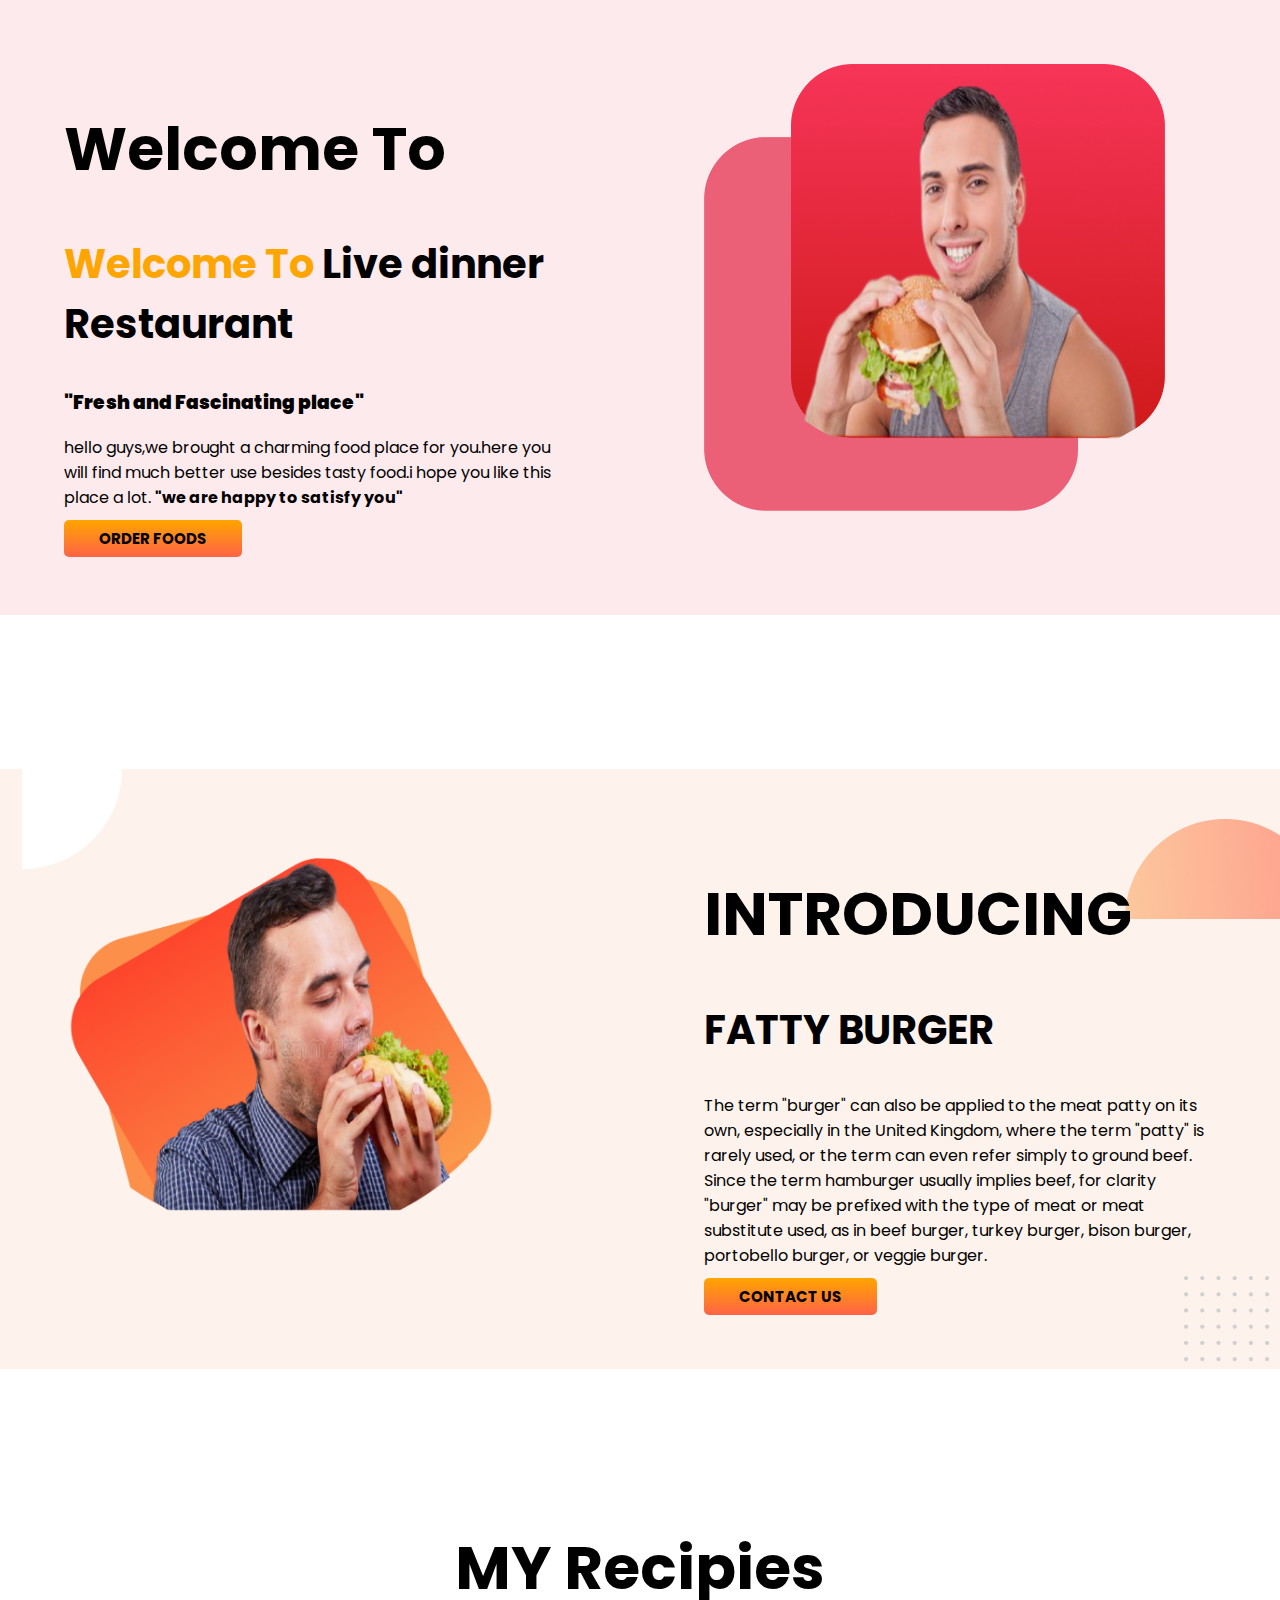
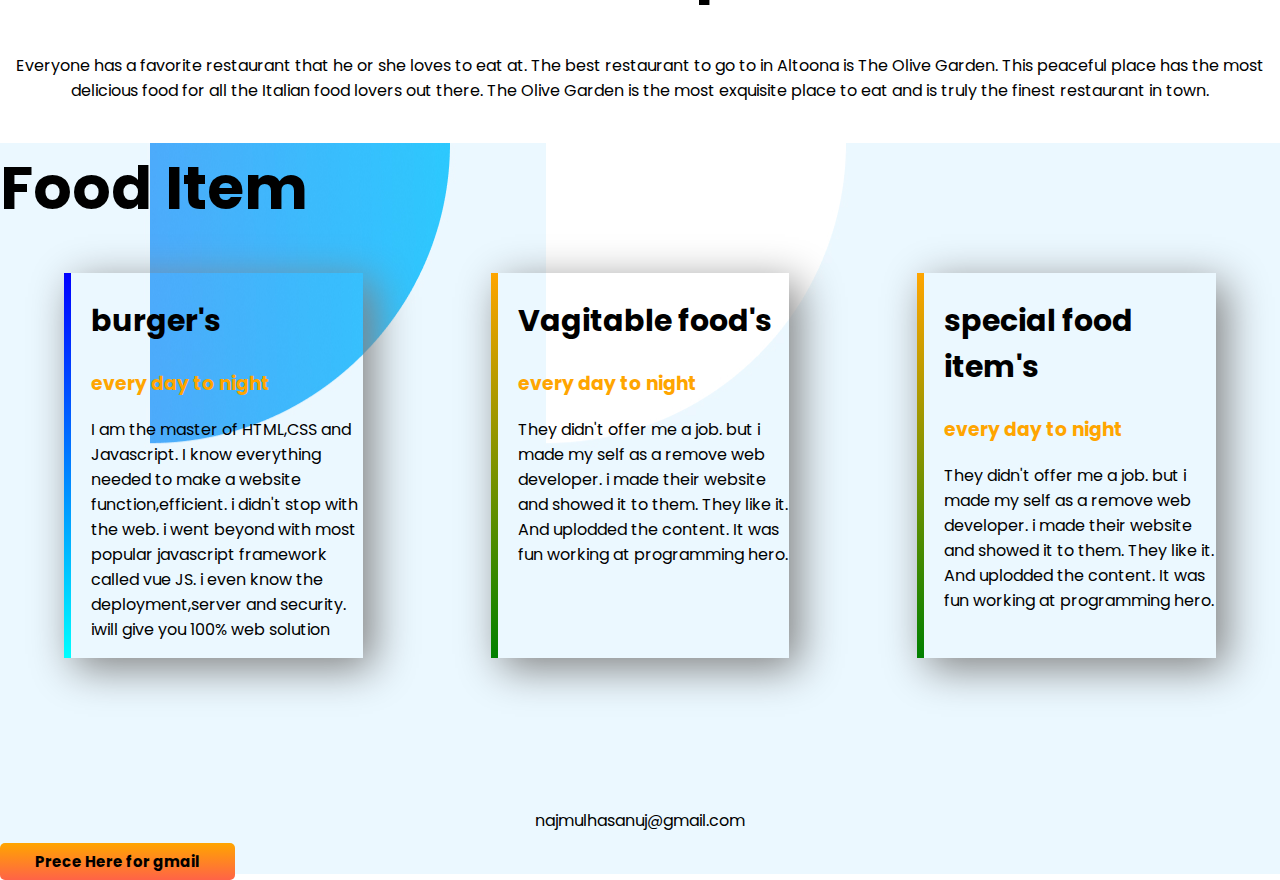
==== index.html @ 2ef55b64 "moina-project" ====
<!DOCTYPE html>
<html lang="en">

<head>
    <meta charset="UTF-8">
    <meta http-equiv="X-UA-Compatible" content="IE=edge">
    <meta name="viewport" content="width=device-width, initial-scale=1.0">
    <title>food-related-project</title>
    <link rel="shortcut icon" href="images/burger-king.png" type="image/x-icon">
    <link rel="preconnect" href="https://fonts.googleapis.com">
    <link rel="preconnect" href="https://fonts.gstatic.com" crossorigin>
    <link href="https://fonts.googleapis.com/css2?family=Poppins&display=swap" rel="stylesheet">
    <link rel="stylesheet" href="style.css">
</head>

<body>
    <section class="top-banner flexible-container">
        <div class="half-width">
            <h1>Welcome To</h1>
            <h2><span class="orange-color">Welcome To</span> Live dinner Restaurant</h2>
            <h3><b>"Fresh and Fascinating place"</b></h3>
            <p>hello guys,we brought a charming food place for you.here you will find much better use besides tasty
                food.i hope you like this place a lot. <strong>"we are happy to satisfy you"</strong></p>
            <a class="link-button" target="_blank" href="https://github.com/Najmul2003">ORDER FOODS</a>
        </div>
        <div class="half-width">
            <img src="images/vula.png" alt="">
        </div>
    </section>
    <section class="second-part flexible-container">
        <div class="half-width">
            <img src="images/kopa.png" alt="">
        </div>
        <div class="half-width">
            <h1>INTRODUCING</h1>
            <h2>FATTY BURGER</h2>
            <p>The term "burger" can also be applied to the meat patty on its own, especially in the United Kingdom,
                where the term "patty" is rarely used, or the term can even refer simply to ground beef. Since the term
                hamburger usually implies beef, for clarity "burger" may be prefixed with the type of meat or meat
                substitute used, as in beef burger, turkey burger, bison burger, portobello burger, or veggie burger.
            </p>
            <a class="link-button" href="https://www.facebook.com/khokon.sarkar.39794">CONTACT US</a>
        </div>
    </section>
    <h1 class="jack">MY Recipies</h1>
    <p class="jack"> Everyone has a favorite restaurant that he or she loves to eat at. The best restaurant to go to in
        Altoona is
        The Olive Garden. This peaceful place has the most delicious food for all the Italian food lovers out there. The
        Olive Garden is the most exquisite place to eat and is truly the finest restaurant in town.</p>
    <section class="experience-area">
        <h1 class>Food Item</h1>
        <div class="flexible-container">
            <div id="web-dev" class="experience-item">
                <h2 class="hey">burger's</h2>
                <h3 class="orange-color">every day to night</h3>
                <p>I am the master of HTML,CSS and Javascript. I know everything needed to make a website
                    function,efficient. i didn't stop with the web. i went beyond with most popular javascript framework
                    called vue JS. i even know the deployment,server and security. iwill give you 100% web solution</p>
            </div>
            <div id="web-ex" class="experience-item">
                <h2 class="hey">Vagitable food's</h2>
                <h3 class="orange-color">every day to night</h3>
                <p>They didn't offer me a job. but i made my self as a remove web developer. i made their website and
                    showed
                    it to them. They like it. And uplodded the content. It was fun working at programming hero.</p>
            </div>
            <div id="web-ex" class="experience-item">
                <h2 class="hey">special food item's</h2>
                <h3 class="orange-color">every day to night</h3>
                <p>They didn't offer me a job. but i made my self as a remove web developer. i made their website and
                    showed
                    it to them. They like it. And uplodded the content. It was fun working at programming hero.</p>
            </div>
        </div>
        <footer>
            <p>najmulhasanuj@gmail.com</p>
            <a id="himu" href="https://mail.google.com/mail/u/0/#inbox">Prece Here for gmail</a>
        </footer>
    </section>
</body>

</html>
---- style.css ----
body{
    font-family: 'Poppins', sans-serif;
    margin: 0%;
}
h1{
    font-size: 60px;
}
h2{
    font-size: 40px;
}
.hey{
    font-size: 30px;
}
.orange-color{
    color: orange;
}
.flexible-container{
    display: flex;
    margin-bottom: 150px;
}
.half-width{
    width: 60%;
    padding: 5%;
}
.half-width img{
    width: 90%;
}
.link-button{
    text-decoration: none;
    background-image: linear-gradient(orange, tomato);
    padding: 8px 35px;
    font-size: 15px;
    border-radius: 5px;
    font-weight: 700;
    color: black;
}
.top-banner{
    background-image: url(images/Frame\ 58.jpg);
    background-repeat: no-repeat;
}
.My-dream{
   background-image: url(images/Frame\ 57.jpg);
}
.second-part{
    background-image: url(images/7.png);
    background-repeat: no-repeat;
    background-position: right;
}
.experience-item{
    box-shadow:10px 10px 40px gray;
    width: 40%;
    margin-left: 5%;
    margin-right: 5%;
    padding-left: 20px;
}
.experience-area{
    background-image: url(images/Frame\ 57.jpg);
    background-repeat: no-repeat;
    background-position-x: left;
}
#web-dev{
    border-left: 7px solid;
    border-image: linear-gradient(blue, cyan);
    border-image-slice: 1;
}
#web-ex{
    border-left: 7px solid;
    border-image: linear-gradient(orange,green); 
    border-image-slice: 1;
}
footer p{
    text-align: center;
}
#himu{
    text-decoration: none;
    background-image: linear-gradient(orange, tomato);
    padding: 8px 35px;
    font-size: 15px;
    border-radius: 5px;
    font-weight: 700;
    color: black;
}
.jack{
    text-align: center;
}
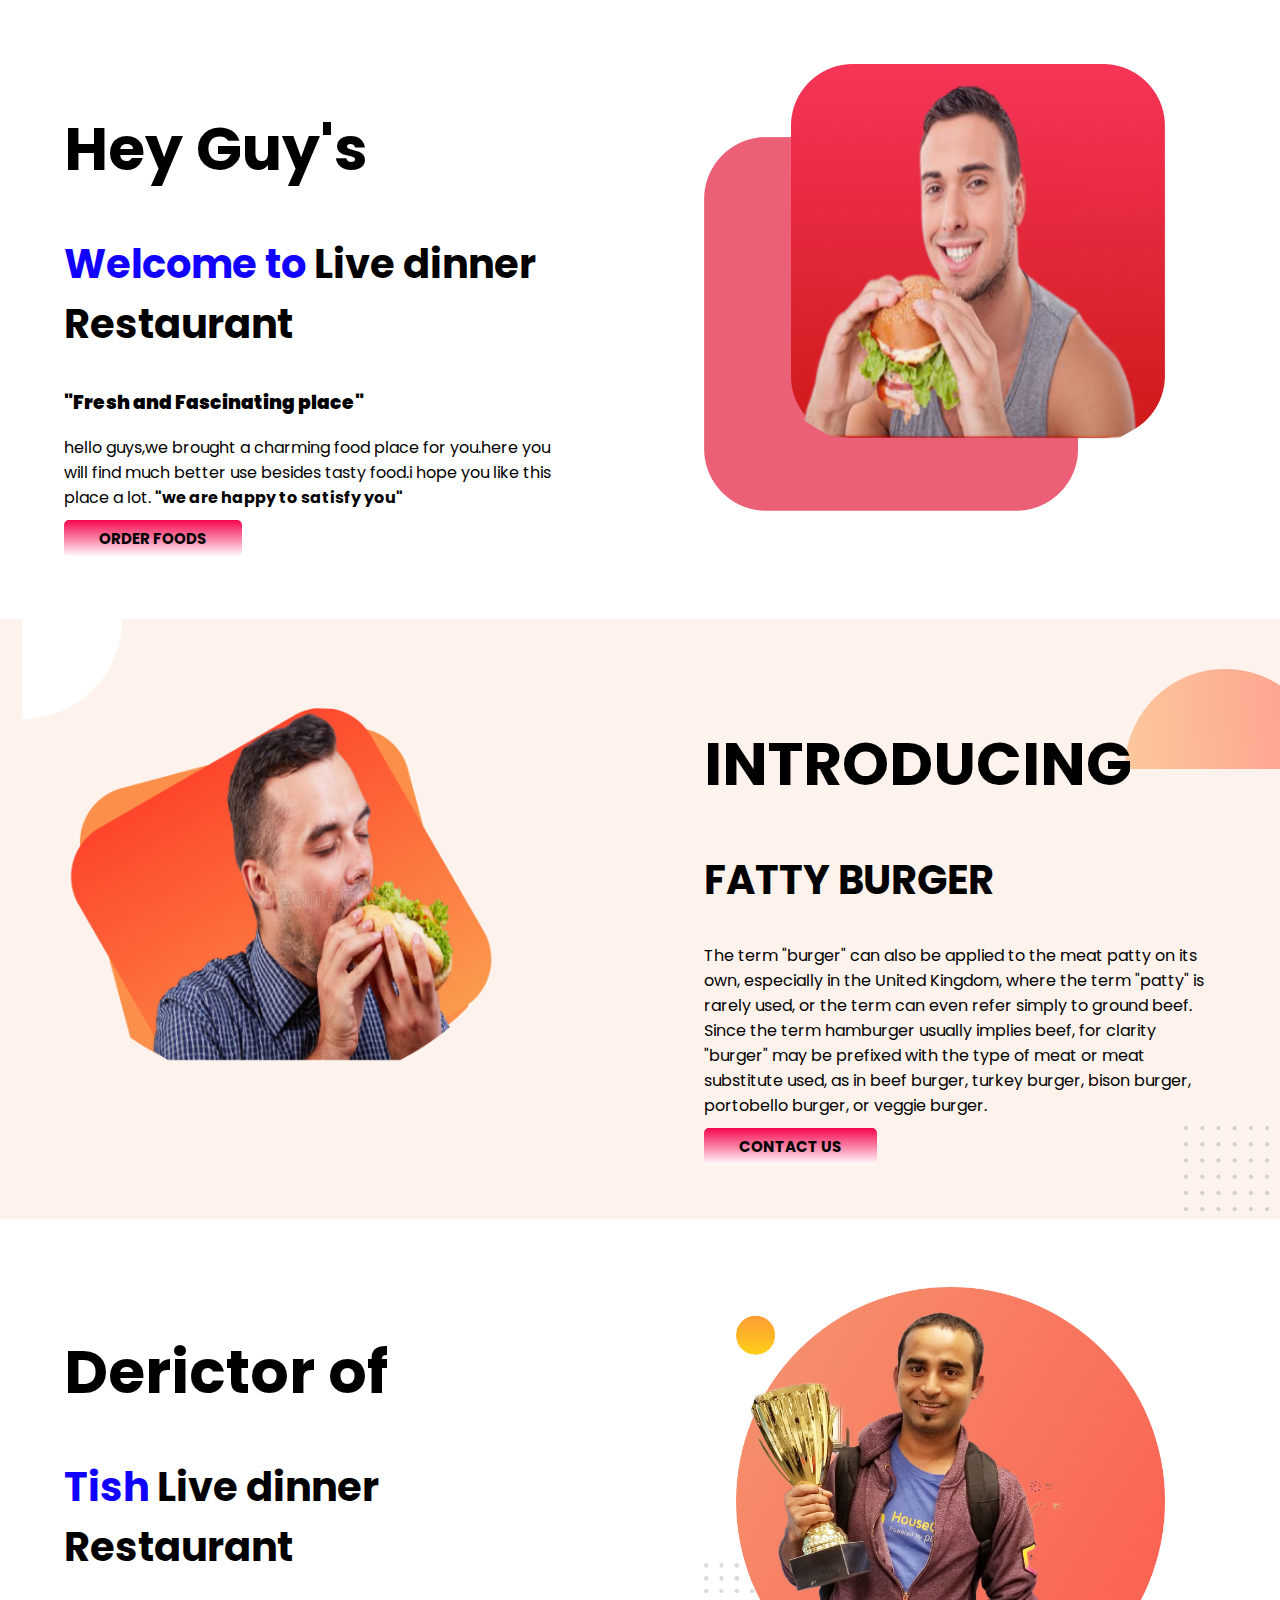
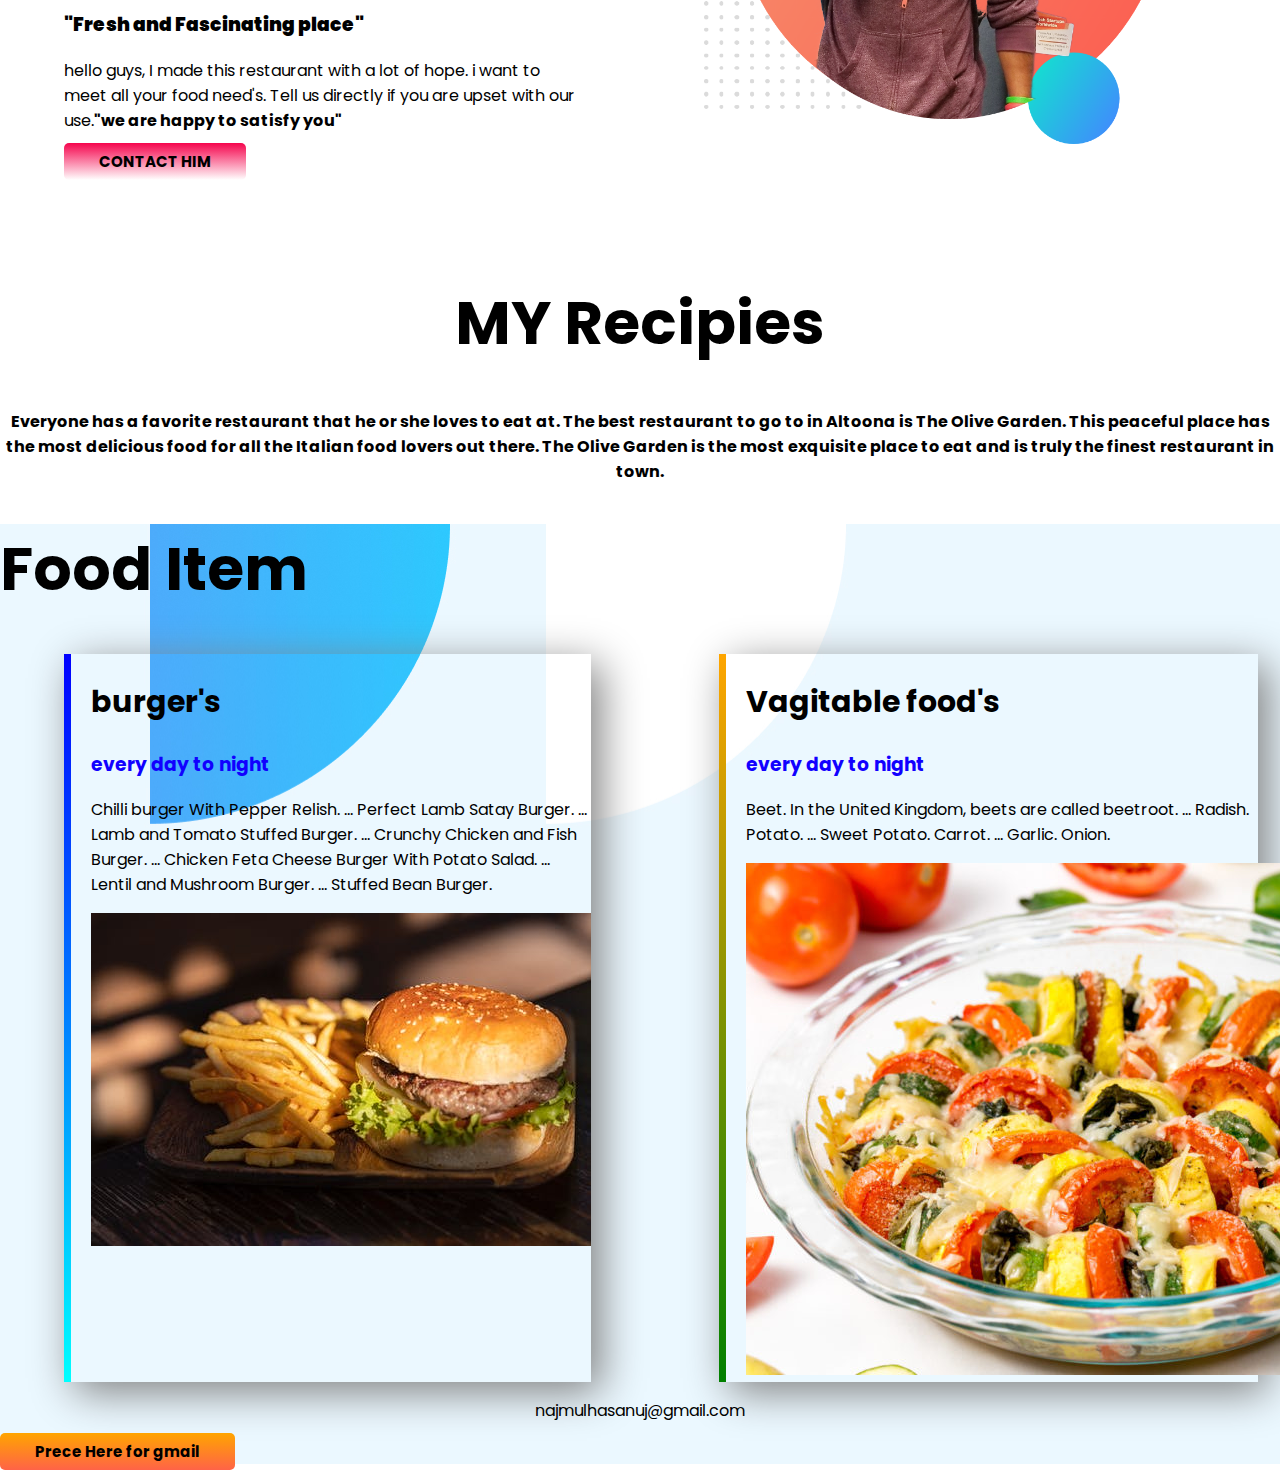
==== commit 1e36a035: "good-food" ====
--- a/index.html
+++ b/index.html
@@ -16,8 +16,8 @@
 <body>
     <section class="top-banner flexible-container">
         <div class="half-width">
-            <h1>Welcome To</h1>
-            <h2><span class="orange-color">Welcome To</span> Live dinner Restaurant</h2>
+            <h1>Hey Guy's</h1>
+            <h2><span class="orange-color">Welcome to </span>Live dinner Restaurant</h2>
             <h3><b>"Fresh and Fascinating place"</b></h3>
             <p>hello guys,we brought a charming food place for you.here you will find much better use besides tasty
                 food.i hope you like this place a lot. <strong>"we are happy to satisfy you"</strong></p>
@@ -35,41 +35,78 @@
             <h1>INTRODUCING</h1>
             <h2>FATTY BURGER</h2>
             <p>The term "burger" can also be applied to the meat patty on its own, especially in the United Kingdom,
-                where the term "patty" is rarely used, or the term can even refer simply to ground beef. Since the term
+                where the term "patty" is rarely used, or the term can even refer simply to ground beef. Since the
+                term
                 hamburger usually implies beef, for clarity "burger" may be prefixed with the type of meat or meat
-                substitute used, as in beef burger, turkey burger, bison burger, portobello burger, or veggie burger.
+                substitute used, as in beef burger, turkey burger, bison burger, portobello burger, or veggie
+                burger.
             </p>
             <a class="link-button" href="https://www.facebook.com/khokon.sarkar.39794">CONTACT US</a>
         </div>
     </section>
+    <section class="top-banner flexible-container">
+        <div class="half-width">
+            <h1>Derictor of</h1>
+            <h2><span class="orange-color">Tish</span> Live dinner Restaurant</h2>
+            <h3><b>"Fresh and Fascinating place"</b></h3>
+            <p>hello guys, I made this restaurant with a lot of hope. i want to meet all your food need's. Tell us
+                directly if you are upset with our use.<strong>"we are happy to satisfy you"</strong></p>
+            <a class="link-button" target="_blank" href="https://github.com/Najmul2003">CONTACT HIM</a>
+        </div>
+        <div class="half-width">
+            <img src="images/jhankar.png" alt="">
+        </div>
+    </section>
     <h1 class="jack">MY Recipies</h1>
-    <p class="jack"> Everyone has a favorite restaurant that he or she loves to eat at. The best restaurant to go to in
-        Altoona is
-        The Olive Garden. This peaceful place has the most delicious food for all the Italian food lovers out there. The
-        Olive Garden is the most exquisite place to eat and is truly the finest restaurant in town.</p>
+    <p class="jack"> <b>Everyone has a favorite restaurant that he or she loves to eat at. The best restaurant to go
+            to
+            in
+            Altoona is
+            The Olive Garden. This peaceful place has the most delicious food for all the Italian food lovers out
+            there.
+            The
+            Olive Garden is the most exquisite place to eat and is truly the finest restaurant in town.</b></p>
     <section class="experience-area">
         <h1 class>Food Item</h1>
         <div class="flexible-container">
             <div id="web-dev" class="experience-item">
                 <h2 class="hey">burger's</h2>
                 <h3 class="orange-color">every day to night</h3>
-                <p>I am the master of HTML,CSS and Javascript. I know everything needed to make a website
-                    function,efficient. i didn't stop with the web. i went beyond with most popular javascript framework
-                    called vue JS. i even know the deployment,server and security. iwill give you 100% web solution</p>
+                <p>Chilli burger With Pepper Relish. ...
+                    Perfect Lamb Satay Burger. ...
+                    Lamb and Tomato Stuffed Burger. ...
+                    Crunchy Chicken and Fish Burger. ...
+                    Chicken Feta Cheese Burger With Potato Salad. ...
+                    Lentil and Mushroom Burger. ...
+                    Stuffed Bean Burger.</p>
+                <img src="images/kila.jpeg" alt="">
             </div>
             <div id="web-ex" class="experience-item">
                 <h2 class="hey">Vagitable food's</h2>
                 <h3 class="orange-color">every day to night</h3>
-                <p>They didn't offer me a job. but i made my self as a remove web developer. i made their website and
-                    showed
-                    it to them. They like it. And uplodded the content. It was fun working at programming hero.</p>
+                <p>Beet. In the United Kingdom, beets are called beetroot. ...
+                    Radish.
+                    Potato. ...
+                    Sweet Potato.
+                    Carrot. ...
+                    Garlic.
+                    Onion.</p>
+                <img src="images/block.jpg" alt="">
             </div>
             <div id="web-ex" class="experience-item">
                 <h2 class="hey">special food item's</h2>
                 <h3 class="orange-color">every day to night</h3>
-                <p>They didn't offer me a job. but i made my self as a remove web developer. i made their website and
-                    showed
-                    it to them. They like it. And uplodded the content. It was fun working at programming hero.</p>
+                <p>Gulab Jamun. The soft and syrupy Gulab Jamun makes its way to the top in a marriage sweets list.
+                    ...
+                    Jalebi. This is a popular crunchy dessert that goes well during a wedding breakfast as well as
+                    reception dinner party. ...
+                    Kheer/ Payasam. ...
+                    Shrikhand. ...
+                    Patishapta with Strawberry Couli. ...
+                    Gajar Ka Halwa. ...
+                    Rasmalai. ...
+                    Ghevar.</p>
+                <img src="images/bellow.png" alt="">
             </div>
         </div>
         <footer>
--- a/style.css
+++ b/style.css
@@ -13,11 +13,11 @@
     font-size: 30px;
 }
 .orange-color{
-    color: orange;
+    color: rgb(17, 0, 255);
 }
 .flexible-container{
     display: flex;
-    margin-bottom: 150px;
+    padding: ;
 }
 .half-width{
     width: 60%;
@@ -28,16 +28,12 @@
 }
 .link-button{
     text-decoration: none;
-    background-image: linear-gradient(orange, tomato);
+    background-image:linear-gradient(rgb(245, 5, 77), white);
     padding: 8px 35px;
     font-size: 15px;
     border-radius: 5px;
     font-weight: 700;
     color: black;
-}
-.top-banner{
-    background-image: url(images/Frame\ 58.jpg);
-    background-repeat: no-repeat;
 }
 .My-dream{
    background-image: url(images/Frame\ 57.jpg);
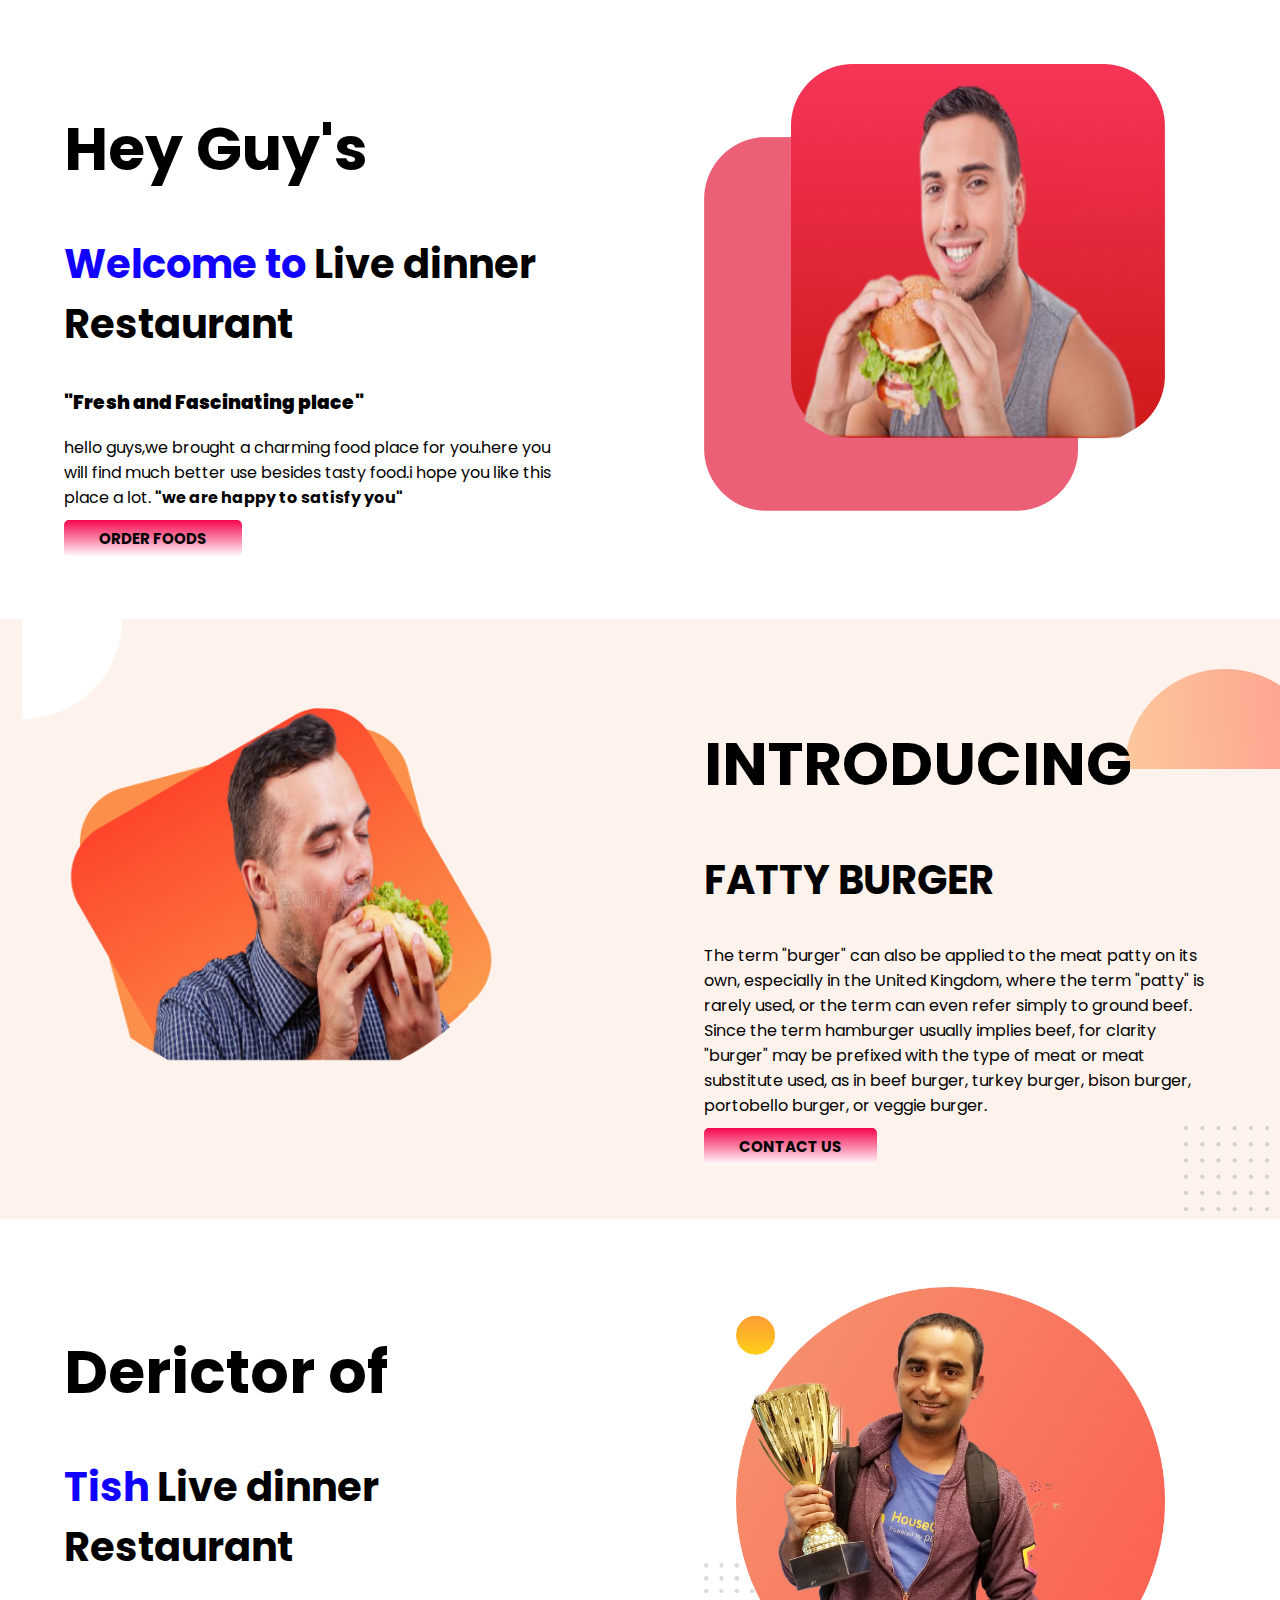
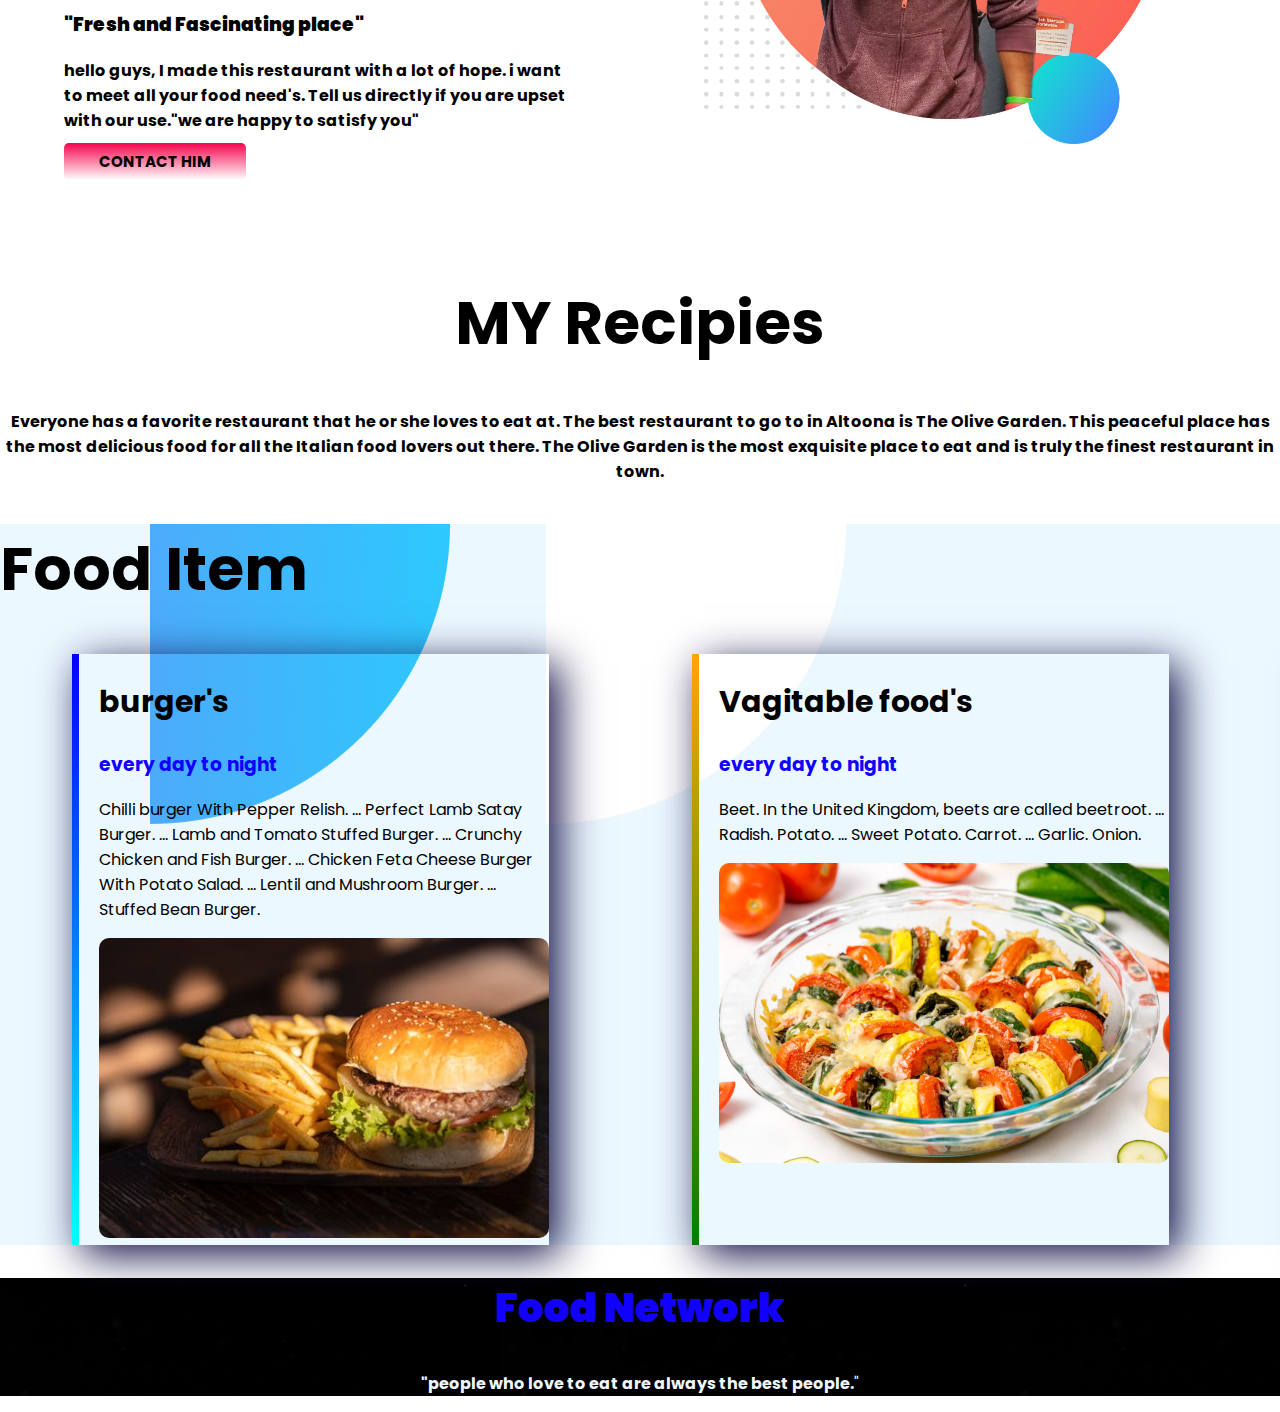
==== commit 4c079e49: "at-last" ====
--- a/index.html
+++ b/index.html
@@ -49,8 +49,8 @@
             <h1>Derictor of</h1>
             <h2><span class="orange-color">Tish</span> Live dinner Restaurant</h2>
             <h3><b>"Fresh and Fascinating place"</b></h3>
-            <p>hello guys, I made this restaurant with a lot of hope. i want to meet all your food need's. Tell us
-                directly if you are upset with our use.<strong>"we are happy to satisfy you"</strong></p>
+            <p><b>hello guys, I made this restaurant with a lot of hope. i want to meet all your food need's. Tell us
+                    directly if you are upset with our use.</b><strong>"we are happy to satisfy you"</strong></p>
             <a class="link-button" target="_blank" href="https://github.com/Najmul2003">CONTACT HIM</a>
         </div>
         <div class="half-width">
@@ -68,52 +68,54 @@
             Olive Garden is the most exquisite place to eat and is truly the finest restaurant in town.</b></p>
     <section class="experience-area">
         <h1 class>Food Item</h1>
-        <div class="flexible-container">
-            <div id="web-dev" class="experience-item">
-                <h2 class="hey">burger's</h2>
-                <h3 class="orange-color">every day to night</h3>
-                <p>Chilli burger With Pepper Relish. ...
-                    Perfect Lamb Satay Burger. ...
-                    Lamb and Tomato Stuffed Burger. ...
-                    Crunchy Chicken and Fish Burger. ...
-                    Chicken Feta Cheese Burger With Potato Salad. ...
-                    Lentil and Mushroom Burger. ...
-                    Stuffed Bean Burger.</p>
-                <img src="images/kila.jpeg" alt="">
-            </div>
-            <div id="web-ex" class="experience-item">
-                <h2 class="hey">Vagitable food's</h2>
-                <h3 class="orange-color">every day to night</h3>
-                <p>Beet. In the United Kingdom, beets are called beetroot. ...
-                    Radish.
-                    Potato. ...
-                    Sweet Potato.
-                    Carrot. ...
-                    Garlic.
-                    Onion.</p>
-                <img src="images/block.jpg" alt="">
-            </div>
-            <div id="web-ex" class="experience-item">
-                <h2 class="hey">special food item's</h2>
-                <h3 class="orange-color">every day to night</h3>
-                <p>Gulab Jamun. The soft and syrupy Gulab Jamun makes its way to the top in a marriage sweets list.
-                    ...
-                    Jalebi. This is a popular crunchy dessert that goes well during a wedding breakfast as well as
-                    reception dinner party. ...
-                    Kheer/ Payasam. ...
-                    Shrikhand. ...
-                    Patishapta with Strawberry Couli. ...
-                    Gajar Ka Halwa. ...
-                    Rasmalai. ...
-                    Ghevar.</p>
-                <img src="images/bellow.png" alt="">
+        <div class="sami-kakka">
+            <div class="flexible-container">
+                <div id="web-dev" class="experience-item">
+                    <h2 class="hey">burger's</h2>
+                    <h3 class="orange-color">every day to night</h3>
+                    <p>Chilli burger With Pepper Relish. ...
+                        Perfect Lamb Satay Burger. ...
+                        Lamb and Tomato Stuffed Burger. ...
+                        Crunchy Chicken and Fish Burger. ...
+                        Chicken Feta Cheese Burger With Potato Salad. ...
+                        Lentil and Mushroom Burger. ...
+                        Stuffed Bean Burger.</p>
+                    <img class="ammu" src="images/kila.jpeg" alt="">
+                </div>
+                <div id="web-ex" class="experience-item">
+                    <h2 class="hey">Vagitable food's</h2>
+                    <h3 class="orange-color">every day to night</h3>
+                    <p>Beet. In the United Kingdom, beets are called beetroot. ...
+                        Radish.
+                        Potato. ...
+                        Sweet Potato.
+                        Carrot. ...
+                        Garlic.
+                        Onion.</p>
+                    <img class="ammu" src="images/block.jpg" alt="">
+                </div>
+                <div id="web-ex" class="experience-item">
+                    <h2 class="hey">special food item's</h2>
+                    <h3 class="orange-color">every day to night</h3>
+                    <p>Gulab Jamun. The soft and syrupy Gulab Jamun makes its way to the top in a marriage sweets list.
+                        ...
+                        Jalebi. This is a popular crunchy dessert that goes well during a wedding breakfast as well as
+                        reception dinner party. ...
+                        Kheer/ Payasam. ...
+                        Shrikhand. ...
+                        Patishapta with Strawberry Couli. ...
+                        Gajar Ka Halwa. ...
+                        Rasmalai. ...
+                        Ghevar.</p>
+                    <img class="ammu" src="images/bellow.png" alt="">
+                </div>
             </div>
         </div>
-        <footer>
-            <p>najmulhasanuj@gmail.com</p>
-            <a id="himu" href="https://mail.google.com/mail/u/0/#inbox">Prece Here for gmail</a>
-        </footer>
     </section>
+    <footer id="abbu">
+        <h2><b><span class="orange-color">Food Network</span></b></h2>
+        <p><b>"people who love to eat are always the best people.</b>"</p>
+    </footer>
 </body>
 
 </html>--- a/style.css
+++ b/style.css
@@ -44,7 +44,7 @@
     background-position: right;
 }
 .experience-item{
-    box-shadow:10px 10px 40px gray;
+    box-shadow:10px 10px 40px rgb(16, 13, 68);
     width: 40%;
     margin-left: 5%;
     margin-right: 5%;
@@ -65,9 +65,6 @@
     border-image: linear-gradient(orange,green); 
     border-image-slice: 1;
 }
-footer p{
-    text-align: center;
-}
 #himu{
     text-decoration: none;
     background-image: linear-gradient(orange, tomato);
@@ -79,4 +76,20 @@
 }
 .jack{
     text-align: center;
+}
+.ammu{
+    width: 450px;
+    border-radius: 10px;
+}
+.sami-kakka{
+    display: flex;
+}
+.flex{
+    display: flex;
+    text-align: center;
+}
+#abbu{
+    text-align: center;
+    background-image: url(images/black.jpg);
+    color: aliceblue;
 }